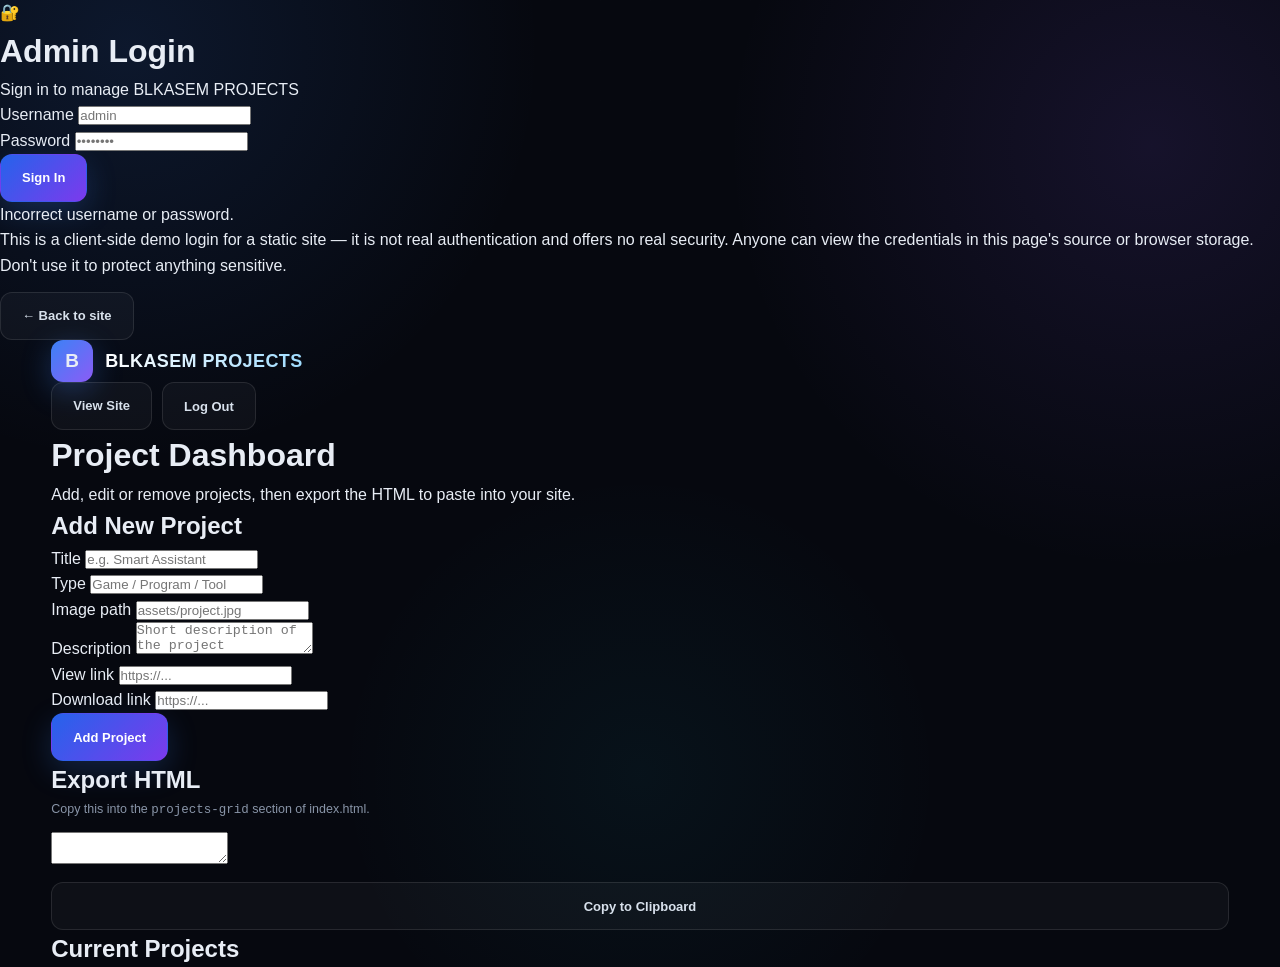
==== admin.html @ 305ea17e "web" ====
<!DOCTYPE html>
<html lang="en">

<head>

    <meta charset="UTF-8">

    <meta
        name="viewport"
        content="width=device-width, initial-scale=1.0"
    >

    <meta
        name="description"
        content="BLKASEM PROJECTS - Admin panel."
    >

    <title>Admin · BLKASEM PROJECTS</title>

    <link
        rel="stylesheet"
        href="style.css"
    >

</head>

<body>

    <!-- =========================
         LOGIN
         ========================= -->

    <div
        class="admin-shell"
        id="loginScreen"
    >

        <form
            class="login-card"
            id="loginForm"
            autocomplete="off"
        >

            <div class="login-icon">
                🔐
            </div>

            <h1>
                Admin Login
            </h1>

            <p class="login-sub">
                Sign in to manage BLKASEM PROJECTS
            </p>


            <div class="field">

                <label for="username">
                    Username
                </label>

                <input
                    type="text"
                    id="username"
                    placeholder="admin"
                    autocomplete="username"
                >

            </div>


            <div class="field">

                <label for="password">
                    Password
                </label>

                <input
                    type="password"
                    id="password"
                    placeholder="••••••••"
                    autocomplete="current-password"
                >

            </div>


            <button
                type="submit"
                class="btn btn-primary"
            >
                Sign In
            </button>


            <div
                class="login-error"
                id="loginError"
            >
                Incorrect username or password.
            </div>


            <div class="login-note">

                This is a client-side demo login for a
                static site — it is not real authentication
                and offers no real security. Anyone can view
                the credentials in this page's source or
                browser storage. Don't use it to protect
                anything sensitive.

            </div>


            <a
                href="index.html"
                class="btn btn-secondary"
                style="margin-top:14px;"
            >
                ← Back to site
            </a>

        </form>

    </div>


    <!-- =========================
         DASHBOARD
         ========================= -->

    <div
        class="admin-dashboard"
        id="dashboard"
    >

        <header class="admin-topbar">

            <div class="container admin-topbar-inner">

                <a
                    href="index.html"
                    class="logo"
                >

                    <div class="logo-icon">
                        B
                    </div>

                    <span>
                        BLKASEM PROJECTS
                    </span>

                </a>


                <div style="display:flex; gap:10px;">

                    <a
                        href="index.html"
                        class="btn btn-secondary"
                    >
                        View Site
                    </a>

                    <button
                        class="btn btn-secondary"
                        id="logoutBtn"
                    >
                        Log Out
                    </button>

                </div>

            </div>

        </header>


        <main class="admin-main">

            <div class="container">

                <div class="admin-header">

                    <div>

                        <h1>
                            Project Dashboard
                        </h1>

                        <p>
                            Add, edit or remove projects,
                            then export the HTML to paste
                            into your site.
                        </p>

                    </div>

                </div>


                <div class="admin-grid">


                    <!-- FORM -->

                    <div class="admin-panel">

                        <h2 id="formTitle">
                            Add New Project
                        </h2>


                        <form id="projectForm">

                            <div class="field">

                                <label for="pTitle">
                                    Title
                                </label>

                                <input
                                    type="text"
                                    id="pTitle"
                                    placeholder="e.g. Smart Assistant"
                                    required
                                >

                            </div>


                            <div class="form-row">

                                <div class="field">

                                    <label for="pType">
                                        Type
                                    </label>

                                    <input
                                        type="text"
                                        id="pType"
                                        placeholder="Game / Program / Tool"
                                        required
                                    >

                                </div>


                                <div class="field">

                                    <label for="pImage">
                                        Image path
                                    </label>

                                    <input
                                        type="text"
                                        id="pImage"
                                        placeholder="assets/project.jpg"
                                    >

                                </div>

                            </div>


                            <div class="field">

                                <label for="pDesc">
                                    Description
                                </label>

                                <textarea
                                    id="pDesc"
                                    placeholder="Short description of the project"
                                    required
                                ></textarea>

                            </div>


                            <div class="form-row">

                                <div class="field">

                                    <label for="pLinkView">
                                        View link
                                    </label>

                                    <input
                                        type="text"
                                        id="pLinkView"
                                        placeholder="https://..."
                                    >

                                </div>


                                <div class="field">

                                    <label for="pLinkDownload">
                                        Download link
                                    </label>

                                    <input
                                        type="text"
                                        id="pLinkDownload"
                                        placeholder="https://..."
                                    >

                                </div>

                            </div>


                            <div class="form-actions">

                                <button
                                    type="submit"
                                    class="btn btn-primary"
                                    id="submitBtn"
                                >
                                    Add Project
                                </button>

                                <button
                                    type="button"
                                    class="btn btn-secondary"
                                    id="cancelEditBtn"
                                    style="display:none;"
                                >
                                    Cancel
                                </button>

                            </div>

                        </form>


                        <div class="export-box">

                            <h2>
                                Export HTML
                            </h2>

                            <p
                                style="color:var(--muted); font-size:12.5px; margin-bottom:12px;"
                            >
                                Copy this into the
                                <code>projects-grid</code>
                                section of index.html.
                            </p>

                            <textarea
                                id="exportOutput"
                                readonly
                            ></textarea>

                            <button
                                type="button"
                                class="btn btn-secondary"
                                id="copyExportBtn"
                                style="width:100%; margin-top:10px;"
                            >
                                Copy to Clipboard
                            </button>

                        </div>

                    </div>


                    <!-- LIST -->

                    <div class="admin-panel">

                        <h2>
                            Current Projects
                        </h2>

                        <div
                            class="admin-list"
                            id="projectList"
                        ></div>

                    </div>


                </div>

            </div>

        </main>

    </div>


    <div
        class="toast"
        id="toast"
    ></div>


    <script>

        // =========================================================
        // DEMO CREDENTIALS — client-side only, not real security.
        // Change these, but never treat this as a real auth system.
        // =========================================================
        const ADMIN_USERNAME = "admin";
        const ADMIN_PASSWORD = "blkasem2026";

        const loginScreen = document.getElementById("loginScreen");
        const dashboard = document.getElementById("dashboard");
        const loginForm = document.getElementById("loginForm");
        const loginError = document.getElementById("loginError");
        const logoutBtn = document.getElementById("logoutBtn");

        function showToast(msg) {
            const toast = document.getElementById("toast");
            toast.textContent = msg;
            toast.classList.add("show");
            setTimeout(() => toast.classList.remove("show"), 2200);
        }

        function checkSession() {
            if (sessionStorage.getItem("blkasem_admin") === "true") {
                loginScreen.style.display = "none";
                dashboard.classList.add("show");
                renderProjects();
            } else {
                loginScreen.style.display = "flex";
                dashboard.classList.remove("show");
            }
        }

        loginForm.addEventListener("submit", function (e) {
            e.preventDefault();

            const user = document.getElementById("username").value.trim();
            const pass = document.getElementById("password").value;

            if (user === ADMIN_USERNAME && pass === ADMIN_PASSWORD) {
                sessionStorage.setItem("blkasem_admin", "true");
                loginError.classList.remove("show");
                checkSession();
            } else {
                loginError.classList.add("show");
            }
        });

        logoutBtn.addEventListener("click", function () {
            sessionStorage.removeItem("blkasem_admin");
            checkSession();
        });

        // =========================================================
        // PROJECT DATA (stored in this browser via localStorage)
        // =========================================================
        const STORAGE_KEY = "blkasem_projects";

        const defaultProjects = [
            {
                id: 1,
                title: "Smart Assistant",
                type: "Program",
                image: "assets/project1.jpg",
                description: "A personal assistant project created with Python.",
                linkView: "#",
                linkDownload: "#"
            },
            {
                id: 2,
                title: "My First Game",
                type: "Game",
                image: "assets/project2.jpg",
                description: "A small game project made as part of my programming journey.",
                linkView: "#",
                linkDownload: "#"
            },
            {
                id: 3,
                title: "Useful Tools",
                type: "Tool",
                image: "assets/project3.jpg",
                description: "A collection of small tools and utilities created for learning.",
                linkView: "#",
                linkDownload: "#"
            }
        ];

        function loadProjects() {
            const raw = localStorage.getItem(STORAGE_KEY);
            if (!raw) {
                localStorage.setItem(STORAGE_KEY, JSON.stringify(defaultProjects));
                return defaultProjects.slice();
            }
            try {
                return JSON.parse(raw);
            } catch (err) {
                return defaultProjects.slice();
            }
        }

        function saveProjects(projects) {
            localStorage.setItem(STORAGE_KEY, JSON.stringify(projects));
        }

        let projects = loadProjects();
        let editingId = null;

        function renderProjects() {
            const list = document.getElementById("projectList");
            list.innerHTML = "";

            if (projects.length === 0) {
                list.innerHTML = '<div class="empty-state">No projects yet. Add your first one on the left.</div>';
            } else {
                projects.forEach(function (p) {
                    const row = document.createElement("div");
                    row.className = "admin-project-row";
                    row.innerHTML =
                        '<div class="info">' +
                            '<div class="name"></div>' +
                            '<div class="type"></div>' +
                        '</div>' +
                        '<div class="row-actions">' +
                            '<button class="icon-btn edit-btn" title="Edit">✏️</button>' +
                            '<button class="icon-btn danger delete-btn" title="Delete">🗑️</button>' +
                        '</div>';

                    row.querySelector(".name").textContent = p.title;
                    row.querySelector(".type").textContent = p.type;

                    row.querySelector(".edit-btn").addEventListener("click", function () {
                        startEdit(p.id);
                    });

                    row.querySelector(".delete-btn").addEventListener("click", function () {
                        deleteProject(p.id);
                    });

                    list.appendChild(row);
                });
            }

            updateExport();
        }

        function startEdit(id) {
            const p = projects.find(function (item) { return item.id === id; });
            if (!p) return;

            editingId = id;

            document.getElementById("pTitle").value = p.title;
            document.getElementById("pType").value = p.type;
            document.getElementById("pImage").value = p.image;
            document.getElementById("pDesc").value = p.description;
            document.getElementById("pLinkView").value = p.linkView;
            document.getElementById("pLinkDownload").value = p.linkDownload;

            document.getElementById("formTitle").textContent = "Edit Project";
            document.getElementById("submitBtn").textContent = "Save Changes";
            document.getElementById("cancelEditBtn").style.display = "inline-flex";

            window.scrollTo({ top: 0, behavior: "smooth" });
        }

        function resetForm() {
            editingId = null;
            document.getElementById("projectForm").reset();
            document.getElementById("formTitle").textContent = "Add New Project";
            document.getElementById("submitBtn").textContent = "Add Project";
            document.getElementById("cancelEditBtn").style.display = "none";
        }

        document.getElementById("cancelEditBtn").addEventListener("click", resetForm);

        function deleteProject(id) {
            projects = projects.filter(function (p) { return p.id !== id; });
            saveProjects(projects);
            renderProjects();
            showToast("Project deleted");
            if (editingId === id) resetForm();
        }

        document.getElementById("projectForm").addEventListener("submit", function (e) {
            e.preventDefault();

            const data = {
                title: document.getElementById("pTitle").value.trim(),
                type: document.getElementById("pType").value.trim(),
                image: document.getElementById("pImage").value.trim() || "assets/placeholder.jpg",
                description: document.getElementById("pDesc").value.trim(),
                linkView: document.getElementById("pLinkView").value.trim() || "#",
                linkDownload: document.getElementById("pLinkDownload").value.trim() || "#"
            };

            if (editingId !== null) {
                projects = projects.map(function (p) {
                    return p.id === editingId ? Object.assign({}, p, data) : p;
                });
                showToast("Project updated");
            } else {
                const newId = projects.length ? Math.max.apply(null, projects.map(function (p) { return p.id; })) + 1 : 1;
                projects.push(Object.assign({ id: newId }, data));
                showToast("Project added");
            }

            saveProjects(projects);
            renderProjects();
            resetForm();
        });

        function escapeHtml(str) {
            return String(str)
                .replace(/&/g, "&amp;")
                .replace(/</g, "&lt;")
                .replace(/>/g, "&gt;")
                .replace(/"/g, "&quot;");
        }

        function updateExport() {
            const blocks = projects.map(function (p) {
                return (
'                    <article class="project-card">\n' +
'                        <div class="project-image">\n' +
'                            <img src="' + escapeHtml(p.image) + '" alt="' + escapeHtml(p.title) + '">\n' +
'                        </div>\n' +
'                        <div class="project-content">\n' +
'                            <span class="project-type">' + escapeHtml(p.type) + '</span>\n' +
'                            <h3 class="project-title">' + escapeHtml(p.title) + '</h3>\n' +
'                            <p class="project-description">' + escapeHtml(p.description) + '</p>\n' +
'                            <div class="project-actions">\n' +
'                                <a href="' + escapeHtml(p.linkView) + '" class="btn btn-primary">View Project</a>\n' +
'                                <a href="' + escapeHtml(p.linkDownload) + '" class="btn btn-secondary">Download</a>\n' +
'                            </div>\n' +
'                        </div>\n' +
'                    </article>'
                );
            });

            document.getElementById("exportOutput").value = blocks.join("\n\n\n");
        }

        document.getElementById("copyExportBtn").addEventListener("click", function () {
            const box = document.getElementById("exportOutput");
            box.select();
            box.setSelectionRange(0, 99999);
            navigator.clipboard.writeText(box.value).then(function () {
                showToast("Copied to clipboard");
            }).catch(function () {
                document.execCommand("copy");
                showToast("Copied to clipboard");
            });
        });

        checkSession();

    </script>

</body>

</html>
---- style.css ----
/* =========================================================
   BLKASEM PROJECTS
   Modern Portfolio Styles
   ========================================================= */

* {
    margin: 0;
    padding: 0;
    box-sizing: border-box;
}

html {
    scroll-behavior: smooth;
}

:root {
    --bg: #06080f;
    --bg-soft: #0b0f19;
    --card: rgba(255, 255, 255, 0.045);
    --card-hover: rgba(255, 255, 255, 0.07);

    --white: #ffffff;
    --text: #e8edf5;
    --muted: #8995a8;
    --muted-light: #aab5c5;

    --blue: #3b82f6;
    --cyan: #22d3ee;
    --purple: #8b5cf6;

    --border: rgba(255, 255, 255, 0.09);

    --radius: 20px;
    --container: 1180px;
}

body {
    font-family:
        Inter,
        Arial,
        Helvetica,
        sans-serif;

    background:
        radial-gradient(
            circle at 10% 5%,
            rgba(59, 130, 246, 0.13),
            transparent 28%
        ),
        radial-gradient(
            circle at 90% 15%,
            rgba(139, 92, 246, 0.12),
            transparent 30%
        ),
        radial-gradient(
            circle at 50% 80%,
            rgba(34, 211, 238, 0.05),
            transparent 30%
        ),
        var(--bg);

    color: var(--text);

    line-height: 1.6;

    min-height: 100vh;

    overflow-x: hidden;
}

body::before {
    content: "";

    position: fixed;

    inset: 0;

    pointer-events: none;

    opacity: 0.25;

    background-image:
        linear-gradient(
            rgba(255,255,255,0.018) 1px,
            transparent 1px
        ),
        linear-gradient(
            90deg,
            rgba(255,255,255,0.018) 1px,
            transparent 1px
        );

    background-size: 50px 50px;

    mask-image: linear-gradient(
        to bottom,
        black,
        transparent 80%
    );

    z-index: -1;
}

a {
    color: inherit;
    text-decoration: none;
}

img {
    max-width: 100%;
}

button,
a {
    -webkit-tap-highlight-color: transparent;
}

/* =========================================================
   CONTAINER
   ========================================================= */

.container {
    width: min(var(--container), 92%);
    margin: 0 auto;
}

/* =========================================================
   NAVBAR
   ========================================================= */

.navbar {
    position: sticky;
    top: 0;

    z-index: 1000;

    background: rgba(6, 8, 15, 0.72);

    backdrop-filter: blur(20px);
    -webkit-backdrop-filter: blur(20px);

    border-bottom: 1px solid rgba(255,255,255,0.07);
}

.navbar-container {
    min-height: 76px;

    display: flex;

    align-items: center;
    justify-content: space-between;

    gap: 30px;
}

.logo {
    display: flex;

    align-items: center;

    gap: 12px;

    font-size: 18px;

    font-weight: 800;

    letter-spacing: 0.4px;
}

.logo-icon {
    width: 42px;
    height: 42px;

    display: grid;
    place-items: center;

    border-radius: 12px;

    font-size: 19px;

    background:
        linear-gradient(
            135deg,
            var(--blue),
            var(--purple)
        );

    box-shadow:
        0 8px 30px rgba(59,130,246,0.3);

    transition:
        transform 0.25s ease,
        box-shadow 0.25s ease;
}

.logo:hover .logo-icon {
    transform: rotate(-5deg) scale(1.05);

    box-shadow:
        0 12px 35px rgba(59,130,246,0.45);
}

.logo span {
    background:
        linear-gradient(
            90deg,
            #ffffff,
            #9fdcff
        );

    -webkit-background-clip: text;
    background-clip: text;

    color: transparent;
}

.nav-links {
    display: flex;

    align-items: center;

    gap: 8px;

    list-style: none;
}

.nav-links a {
    display: inline-flex;

    align-items: center;
    justify-content: center;

    min-height: 40px;

    padding: 0 13px;

    border-radius: 9px;

    color: var(--muted-light);

    font-size: 13px;

    font-weight: 600;

    transition:
        color 0.2s ease,
        background 0.2s ease,
        transform 0.2s ease;
}

.nav-links a:hover {
    color: var(--white);

    background: rgba(255,255,255,0.055);

    transform: translateY(-1px);
}

/* Admin button */

.nav-links .btn-secondary {
    margin-left: 8px;

    color: #dbeafe;

    border-color: rgba(59,130,246,0.25);

    background:
        rgba(59,130,246,0.08);
}

/* =========================================================
   HERO
   ========================================================= */

.hero {
    position: relative;

    min-height: 680px;

    display: flex;

    align-items: center;

    padding: 110px 0 90px;

    overflow: hidden;
}

.hero::before {
    content: "";

    position: absolute;

    width: 550px;
    height: 550px;

    left: -250px;
    top: -220px;

    border-radius: 50%;

    background:
        rgba(59,130,246,0.12);

    filter: blur(110px);

    pointer-events: none;
}

.hero::after {
    content: "";

    position: absolute;

    width: 500px;
    height: 500px;

    right: -220px;
    bottom: -220px;

    border-radius: 50%;

    background:
        rgba(139,92,246,0.12);

    filter: blur(110px);

    pointer-events: none;
}

.hero-content {
    position: relative;

    z-index: 2;

    max-width: 900px;

    margin: auto;

    text-align: center;
}

/* Badge */

.hero-badge {
    display: inline-flex;

    align-items: center;

    gap: 8px;

    padding: 8px 15px;

    margin-bottom: 25px;

    border-radius: 999px;

    background:
        rgba(59,130,246,0.08);

    border: 1px solid
        rgba(59,130,246,0.2);

    color: #8ecbff;

    font-size: 12px;

    font-weight: 700;

    box-shadow:
        0 0 25px rgba(59,130,246,0.08);
}

/* Heading */

.hero h1 {
    font-size:
        clamp(46px, 7vw, 82px);

    line-height: 1;

    letter-spacing: -3px;

    font-weight: 850;

    margin-bottom: 27px;
}

.hero h1 span {
    display: block;

    margin-top: 8px;

    background:
        linear-gradient(
            90deg,
            #3b82f6,
            #22d3ee,
            #8b5cf6
        );

    background-size: 200% auto;

    -webkit-background-clip: text;
    background-clip: text;

    color: transparent;

    animation:
        gradientMove 5s linear infinite;
}

@keyframes gradientMove {
    to {
        background-position: 200% center;
    }
}

.hero p {
    max-width: 680px;

    margin:
        0 auto 36px;

    color: var(--muted);

    font-size: 17px;

    line-height: 1.8;
}

/* =========================================================
   BUTTONS
   ========================================================= */

.hero-buttons {
    display: flex;

    justify-content: center;
    align-items: center;

    gap: 12px;

    flex-wrap: wrap;
}

.btn {
    display: inline-flex;

    align-items: center;
    justify-content: center;

    gap: 8px;

    min-height: 48px;

    padding: 0 21px;

    border-radius: 12px;

    border: 1px solid transparent;

    font-size: 13px;

    font-weight: 700;

    cursor: pointer;

    transition:
        transform 0.2s ease,
        box-shadow 0.2s ease,
        background 0.2s ease,
        border-color 0.2s ease;
}

.btn:hover {
    transform: translateY(-3px);
}

.btn-primary {
    color: white;

    background:
        linear-gradient(
            135deg,
            #2563eb,
            #7c3aed
        );

    box-shadow:
        0 10px 30px
        rgba(59,130,246,0.22);
}

.btn-primary:hover {
    box-shadow:
        0 16px 40px
        rgba(59,130,246,0.35);
}

.btn-secondary {
    color: #d8e1ec;

    background:
        rgba(255,255,255,0.035);

    border-color:
        rgba(255,255,255,0.1);
}

.btn-secondary:hover {
    background:
        rgba(255,255,255,0.075);

    border-color:
        rgba(255,255,255,0.17);
}

/* =========================================================
   STATS
   ========================================================= */

.stats {
    position: relative;

    padding:
        10px 0 80px;
}

.stats-grid {
    display: grid;

    grid-template-columns:
        repeat(3, 1fr);

    gap: 16px;
}

.stat-card {
    position: relative;

    padding: 27px;

    text-align: center;

    border:
        1px solid var(--border);

    border-radius: 18px;

    background:
        rgba(255,255,255,0.035);

    backdrop-filter: blur(12px);

    transition:
        transform 0.25s ease,
        background 0.25s ease,
        border-color 0.25s ease;
}

.stat-card:hover {
    transform: translateY(-4px);

    background:
        rgba(255,255,255,0.055);

    border-color:
        rgba(59,130,246,0.25);
}

.stat-number {
    font-size: 32px;

    font-weight: 850;

    background:
        linear-gradient(
            90deg,
            #ffffff,
            #63c7ff
        );

    -webkit-background-clip: text;
    background-clip: text;

    color: transparent;
}

.stat-label {
    margin-top: 4px;

    color: #7f8da0;

    font-size: 12px;

    text-transform: uppercase;

    letter-spacing: 0.8px;
}

/* =========================================================
   SECTIONS
   ========================================================= */

.section {
    padding: 100px 0;
}

.section-header {
    display: flex;

    justify-content: space-between;
    align-items: flex-end;

    gap: 30px;

    margin-bottom: 38px;
}

.section-title {
    font-size: 36px;

    line-height: 1.1;

    letter-spacing: -1px;
}

.section-description {
    max-width: 570px;

    margin-top: 10px;

    color: var(--muted);

    font-size: 14px;
}

/* =========================================================
   PROJECTS
   ========================================================= */

.projects-grid {
    display: grid;

    grid-template-columns:
        repeat(3, minmax(0, 1fr));

    gap: 22px;
}

.project-card {
    position: relative;

    overflow: hidden;

    display: flex;

    flex-direction: column;

    min-width: 0;

    border:
        1px solid var(--border);

    border-radius: var(--radius);

    background:
        linear-gradient(
            180deg,
            rgba(255,255,255,0.055),
            rgba(255,255,255,0.018)
        );

    box-shadow:
        0 15px 50px rgba(0,0,0,0.18);

    transition:
        transform 0.3s ease,
        border-color 0.3s ease,
        box-shadow 0.3s ease;
}

.project-card:hover {
    transform:
        translateY(-9px);

    border-color:
        rgba(59,130,246,0.32);

    box-shadow:
        0 25px 65px rgba(0,0,0,0.35);
}

/* =========================================================
   PROJECT IMAGE
   ========================================================= */

.project-image {
    position: relative;

    width: 100%;

    height: 215px;

    overflow: hidden;

    background:
        #0b1220;
}

.project-image img {
    width: 100%;
    height: 100%;

    object-fit: cover;

    display: block;

    transition:
        transform 0.5s ease,
        filter 0.5s ease;
}

.project-card:hover
.project-image img {
    transform: scale(1.08);

    filter: brightness(1.08);
}

.project-image::after {
    content: "";

    position: absolute;

    inset: 0;

    background:
        linear-gradient(
            to top,
            rgba(6,8,15,0.7),
            transparent 60%
        );

    pointer-events: none;
}

/* =========================================================
   PROJECT CONTENT
   ========================================================= */

.project-content {
    display: flex;

    flex-direction: column;

    flex: 1;

    padding: 23px;
}

.project-type {
    display: inline-flex;

    width: fit-content;

    padding: 5px 10px;

    margin-bottom: 12px;

    border-radius: 999px;

    background:
        rgba(59,130,246,0.09);

    border:
        1px solid rgba(59,130,246,0.18);

    color:
        #67c5ff;

    font-size: 10px;

    font-weight: 800;

    letter-spacing: 0.9px;

    text-transform: uppercase;
}

.project-title {
    font-size: 21px;

    line-height: 1.2;

    margin-bottom: 9px;
}

.project-description {
    color: #8996a8;

    font-size: 13px;

    line-height: 1.7;

    margin-bottom: 23px;

    flex: 1;
}

.project-actions {
    display: flex;

    gap: 9px;

    flex-wrap: wrap;
}

.project-actions .btn {
    min-height: 41px;

    padding: 0 14px;

    font-size: 12px;
}

/* =========================================================
   ABOUT
   ========================================================= */

.about {
    display: grid;

    grid-template-columns:
        1fr 1fr;

    gap: 70px;

    align-items: center;
}

.about-text h2 {
    font-size: 40px;

    line-height: 1.1;

    letter-spacing: -1.2px;

    margin-bottom: 20px;
}

.about-text p {
    color: var(--muted);

    font-size: 15px;

    line-height: 1.8;

    margin-bottom: 14px;
}

.about-box {
    position: relative;

    padding: 34px;

    overflow: hidden;

    border:
        1px solid var(--border);

    border-radius: 22px;

    background:
        linear-gradient(
            145deg,
            rgba(59,130,246,0.09),
            rgba(139,92,246,0.07)
        );

    box-shadow:
        0 20px 60px rgba(0,0,0,0.2);
}

.about-box::before {
    content: "";

    position: absolute;

    width: 180px;
    height: 180px;

    right: -80px;
    top: -80px;

    border-radius: 50%;

    background:
        rgba(59,130,246,0.12);

    filter: blur(45px);
}

.about-list {
    position: relative;

    list-style: none;

    display: grid;

    gap: 17px;
}

.about-list li {
    display: flex;

    align-items: center;

    gap: 12px;

    color: #c7d2df;

    font-size: 14px;
}

.about-list li::before {
    content: "✓";

    width: 28px;
    height: 28px;

    display: grid;

    place-items: center;

    flex-shrink: 0;

    border-radius: 50%;

    background:
        rgba(59,130,246,0.12);

    border:
        1px solid rgba(59,130,246,0.15);

    color:
        #62c4ff;

    font-weight: 800;
}

/* =========================================================
   EMPTY PROJECTS
   ========================================================= */

.empty-projects {
    padding: 70px 20px;

    text-align: center;

    border:
        1px dashed rgba(255,255,255,0.13);

    border-radius: 20px;

    color: #7f8da0;
}

/* =========================================================
   FOOTER
   ========================================================= */

.footer {
    margin-top: 30px;

    padding: 50px 0 25px;

    border-top:
        1px solid rgba(255,255,255,0.07);

    background:
        rgba(0,0,0,0.15);
}

.footer-content {
    display: flex;

    justify-content: space-between;

    align-items: center;

    gap: 30px;
}

.footer-brand {
    font-size: 18px;

    font-weight: 800;

    background:
        linear-gradient(
            90deg,
            #fff,
            #7dd3fc
        );

    -webkit-background-clip: text;
    background-clip: text;

    color: transparent;
}

.footer-text {
    margin-top: 4px;

    color: #687588;

    font-size: 12px;
}

.footer-links {
    display: flex;

    align-items: center;

    gap: 22px;

    color: #7f8da0;

    font-size: 12px;
}

.footer-links a {
    transition:
        color 0.2s ease;
}

.footer-links a:hover {
    color: #ffffff;
}

/* =========================================================
   SCROLLBAR
   ========================================================= */

::-webkit-scrollbar {
    width: 8px;
}

::-webkit-scrollbar-track {
    background: #05070c;
}

::-webkit-scrollbar-thumb {
    background:
        #1b2b42;

    border-radius: 20px;
}

::-webkit-scrollbar-thumb:hover {
    background:
        #2c4b70;
}

/* =========================================================
   SELECTION
   ========================================================= */

::selection {
    background:
        rgba(59,130,246,0.35);

    color: #ffffff;
}

/* =========================================================
   RESPONSIVE
   ========================================================= */

@media (max-width: 950px) {

    .projects-grid {
        grid-template-columns:
            repeat(2, minmax(0,1fr));
    }

    .about {
        grid-template-columns: 1fr;

        gap: 40px;
    }

    .hero {
        min-height: 620px;
    }
}

@media (max-width: 700px) {

    .navbar-container {
        min-height: 68px;
    }

    .nav-links {
        display: none;
    }

    .hero {
        min-height: auto;

        padding:
            80px 0 70px;
    }

    .hero h1 {
        font-size: 45px;

        letter-spacing: -2px;
    }

    .hero p {
        font-size: 15px;

        line-height: 1.7;
    }

    .stats-grid {
        grid-template-columns: 1fr;
    }

    .section {
        padding: 70px 0;
    }

    .section-header {
        display: block;
    }

    .section-title {
        font-size: 30px;
    }

    .projects-grid {
        grid-template-columns: 1fr;
    }

    .project-image {
        height: 220px;
    }

    .about-text h2 {
        font-size: 32px;
    }

    .footer-content {
        flex-direction: column;

        text-align: center;
    }

    .footer-links {
        justify-content: center;

        flex-wrap: wrap;
    }
}

@media (max-width: 430px) {

    .container {
        width: 90%;
    }

    .hero h1 {
        font-size: 39px;
    }

    .hero-buttons {
        flex-direction: column;
    }

    .hero-buttons .btn {
        width: 100%;
    }

    .project-actions {
        flex-direction: column;
    }

    .project-actions .btn {
        width: 100%;
    }

    .about-box {
        padding: 25px;
    }
}
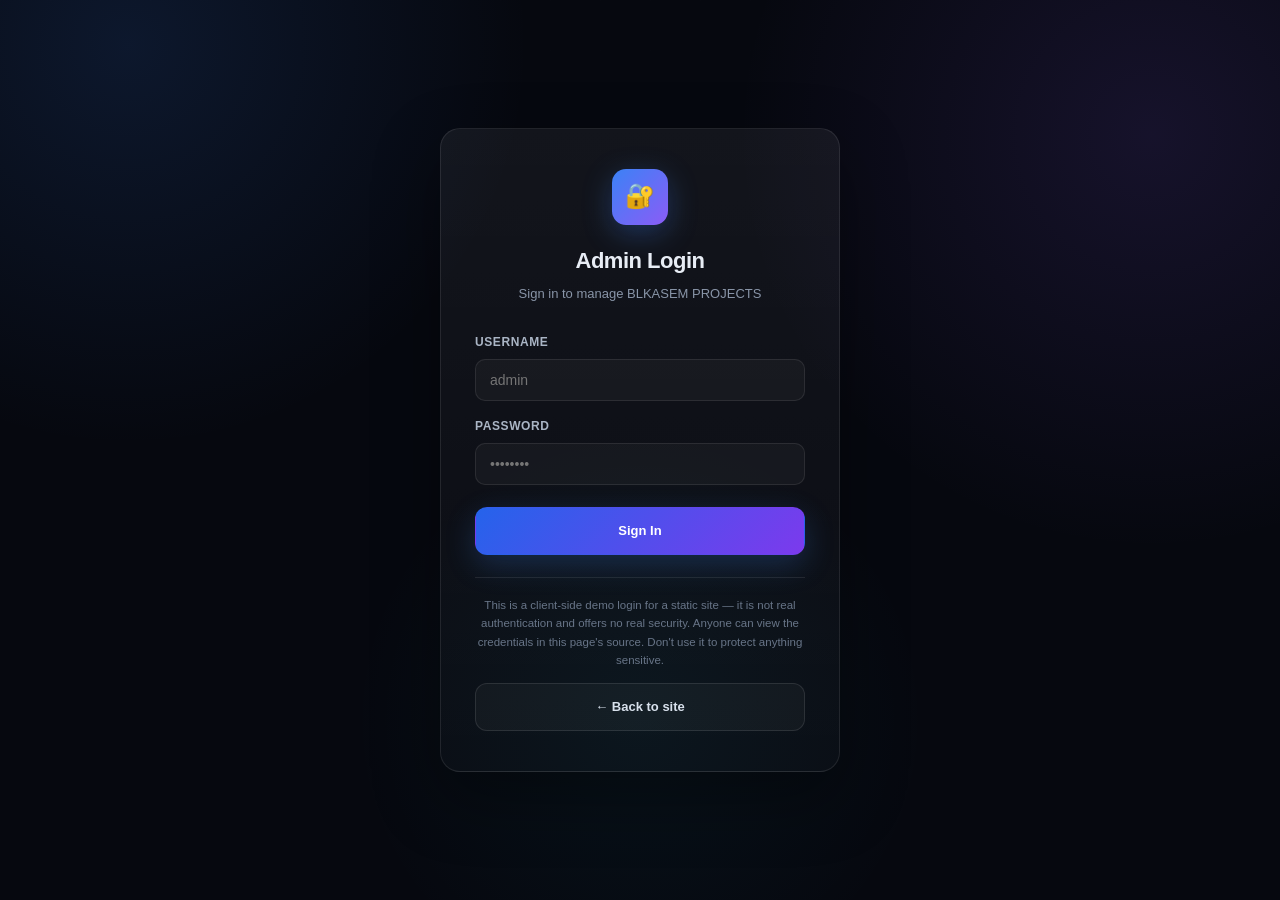
==== commit d82dd7e6: "web" ====
--- a/admin.html
+++ b/admin.html
@@ -27,7 +27,7 @@
 <body>
 
     <!-- =========================
-         LOGIN
+         LAYER 1 — LOGIN
          ========================= -->
 
     <div
@@ -107,9 +107,8 @@
                 This is a client-side demo login for a
                 static site — it is not real authentication
                 and offers no real security. Anyone can view
-                the credentials in this page's source or
-                browser storage. Don't use it to protect
-                anything sensitive.
+                the credentials in this page's source. Don't
+                use it to protect anything sensitive.
 
             </div>
 
@@ -128,7 +127,7 @@
 
 
     <!-- =========================
-         DASHBOARD
+         LAYER 2 — DASHBOARD
          ========================= -->
 
     <div
@@ -192,9 +191,8 @@
                         </h1>
 
                         <p>
-                            Add, edit or remove projects,
-                            then export the HTML to paste
-                            into your site.
+                            Manage your projects, or add a
+                            new one step by step.
                         </p>
 
                     </div>
@@ -202,145 +200,55 @@
                 </div>
 
 
-                <div class="admin-grid">
-
-
-                    <!-- FORM -->
-
-                    <div class="admin-panel">
-
-                        <h2 id="formTitle">
-                            Add New Project
-                        </h2>
-
-
-                        <form id="projectForm">
-
-                            <div class="field">
-
-                                <label for="pTitle">
-                                    Title
-                                </label>
-
-                                <input
-                                    type="text"
-                                    id="pTitle"
-                                    placeholder="e.g. Smart Assistant"
-                                    required
-                                >
-
-                            </div>
-
-
-                            <div class="form-row">
-
-                                <div class="field">
-
-                                    <label for="pType">
-                                        Type
-                                    </label>
-
-                                    <input
-                                        type="text"
-                                        id="pType"
-                                        placeholder="Game / Program / Tool"
-                                        required
-                                    >
-
-                                </div>
-
-
-                                <div class="field">
-
-                                    <label for="pImage">
-                                        Image path
-                                    </label>
-
-                                    <input
-                                        type="text"
-                                        id="pImage"
-                                        placeholder="assets/project.jpg"
-                                    >
-
-                                </div>
-
-                            </div>
-
-
-                            <div class="field">
-
-                                <label for="pDesc">
-                                    Description
-                                </label>
-
-                                <textarea
-                                    id="pDesc"
-                                    placeholder="Short description of the project"
-                                    required
-                                ></textarea>
-
-                            </div>
-
-
-                            <div class="form-row">
-
-                                <div class="field">
-
-                                    <label for="pLinkView">
-                                        View link
-                                    </label>
-
-                                    <input
-                                        type="text"
-                                        id="pLinkView"
-                                        placeholder="https://..."
-                                    >
-
-                                </div>
-
-
-                                <div class="field">
-
-                                    <label for="pLinkDownload">
-                                        Download link
-                                    </label>
-
-                                    <input
-                                        type="text"
-                                        id="pLinkDownload"
-                                        placeholder="https://..."
-                                    >
-
-                                </div>
-
-                            </div>
-
-
-                            <div class="form-actions">
-
-                                <button
-                                    type="submit"
-                                    class="btn btn-primary"
-                                    id="submitBtn"
-                                >
-                                    Add Project
-                                </button>
-
-                                <button
-                                    type="button"
-                                    class="btn btn-secondary"
-                                    id="cancelEditBtn"
-                                    style="display:none;"
-                                >
-                                    Cancel
-                                </button>
-
-                            </div>
-
-                        </form>
-
-
-                        <div class="export-box">
+                <!-- TAB SWITCH (layers) -->
+
+                <div class="admin-tabs">
+
+                    <button
+                        type="button"
+                        class="tab-btn active"
+                        data-tab="list"
+                    >
+                        📁 المشاريع الحالية
+                    </button>
+
+                    <button
+                        type="button"
+                        class="tab-btn"
+                        data-tab="add"
+                    >
+                        ➕ إضافة مشروع
+                    </button>
+
+                </div>
+
+
+                <!-- ===================
+                     TAB: PROJECT LIST
+                     =================== -->
+
+                <div
+                    class="tab-panel active"
+                    id="tab-list"
+                >
+
+                    <div class="admin-grid">
+
+                        <div class="admin-panel">
+
+                            <h2>
+                                Current Projects
+                            </h2>
+
+                            <div
+                                class="admin-list"
+                                id="projectList"
+                            ></div>
+
+                        </div>
+
+
+                        <div class="admin-panel">
 
                             <h2>
                                 Export HTML
@@ -351,7 +259,10 @@
                             >
                                 Copy this into the
                                 <code>projects-grid</code>
-                                section of index.html.
+                                section of index.html. Uploaded
+                                images are embedded directly in
+                                the code, so no extra files
+                                need to be uploaded separately.
                             </p>
 
                             <textarea
@@ -372,24 +283,325 @@
 
                     </div>
 
-
-                    <!-- LIST -->
-
-                    <div class="admin-panel">
-
-                        <h2>
-                            Current Projects
-                        </h2>
-
-                        <div
-                            class="admin-list"
-                            id="projectList"
-                        ></div>
+                </div>
+
+
+                <!-- ===================
+                     TAB: ADD PROJECT (WIZARD)
+                     =================== -->
+
+                <div
+                    class="tab-panel"
+                    id="tab-add"
+                >
+
+                    <div class="admin-panel wizard-panel">
+
+                        <!-- Step indicator -->
+
+                        <div class="wizard-steps">
+
+                            <div
+                                class="wizard-step active"
+                                data-step-indicator="1"
+                            >
+                                <div class="step-num">
+                                    1
+                                </div>
+                                <div class="step-label">
+                                    المعلومات
+                                </div>
+                            </div>
+
+                            <div class="wizard-line"></div>
+
+                            <div
+                                class="wizard-step"
+                                data-step-indicator="2"
+                            >
+                                <div class="step-num">
+                                    2
+                                </div>
+                                <div class="step-label">
+                                    الصورة والروابط
+                                </div>
+                            </div>
+
+                            <div class="wizard-line"></div>
+
+                            <div
+                                class="wizard-step"
+                                data-step-indicator="3"
+                            >
+                                <div class="step-num">
+                                    3
+                                </div>
+                                <div class="step-label">
+                                    المراجعة
+                                </div>
+                            </div>
+
+                        </div>
+
+
+                        <form id="projectForm">
+
+
+                            <!-- STEP 1: BASIC INFO -->
+
+                            <div
+                                class="wizard-content"
+                                data-content="1"
+                            >
+
+                                <h3>
+                                    المعلومات الأساسية
+                                </h3>
+
+                                <p class="step-hint">
+                                    عنوان المشروع، نوعه، ووصف مختصر.
+                                </p>
+
+
+                                <div class="field">
+
+                                    <label for="pTitle">
+                                        Title
+                                    </label>
+
+                                    <input
+                                        type="text"
+                                        id="pTitle"
+                                        placeholder="e.g. Smart Assistant"
+                                    >
+
+                                </div>
+
+
+                                <div class="field">
+
+                                    <label for="pType">
+                                        Type
+                                    </label>
+
+                                    <input
+                                        type="text"
+                                        id="pType"
+                                        placeholder="Game / Program / Tool"
+                                    >
+
+                                </div>
+
+
+                                <div class="field">
+
+                                    <label for="pDesc">
+                                        Description
+                                    </label>
+
+                                    <textarea
+                                        id="pDesc"
+                                        placeholder="Short description of the project"
+                                    ></textarea>
+
+                                </div>
+
+                            </div>
+
+
+                            <!-- STEP 2: IMAGE + LINKS -->
+
+                            <div
+                                class="wizard-content"
+                                data-content="2"
+                                style="display:none;"
+                            >
+
+                                <h3>
+                                    الصورة والروابط
+                                </h3>
+
+                                <p class="step-hint">
+                                    ارفع صورة المشروع مباشرة من
+                                    جهازك — تُحفظ داخل الكود ولا
+                                    تحتاج رفع ملفات منفصلة.
+                                </p>
+
+
+                                <div
+                                    class="dropzone"
+                                    id="dropzone"
+                                >
+
+                                    <div class="dz-icon">
+                                        📤
+                                    </div>
+
+                                    <div class="dz-title">
+                                        اسحب صورة هنا أو اضغط للاختيار
+                                    </div>
+
+                                    <div class="dz-sub">
+                                        PNG, JPG, WEBP — حتى 3MB
+                                    </div>
+
+                                    <input
+                                        type="file"
+                                        id="pImageFile"
+                                        accept="image/*"
+                                    >
+
+                                </div>
+
+
+                                <div
+                                    class="image-preview-wrap"
+                                    id="imagePreviewWrap"
+                                    style="display:none;"
+                                >
+
+                                    <img
+                                        id="imagePreview"
+                                        src=""
+                                        alt="Preview"
+                                    >
+
+                                    <button
+                                        type="button"
+                                        class="remove-img"
+                                        id="removeImageBtn"
+                                    >
+                                        ✕
+                                    </button>
+
+                                </div>
+
+
+                                <div class="or-divider">
+                                    أو استخدم رابط صورة
+                                </div>
+
+
+                                <div class="field">
+
+                                    <label for="pImageUrl">
+                                        Image URL / path
+                                    </label>
+
+                                    <input
+                                        type="text"
+                                        id="pImageUrl"
+                                        placeholder="assets/project.jpg"
+                                    >
+
+                                </div>
+
+
+                                <div class="form-row">
+
+                                    <div class="field">
+
+                                        <label for="pLinkView">
+                                            View link
+                                        </label>
+
+                                        <input
+                                            type="text"
+                                            id="pLinkView"
+                                            placeholder="https://..."
+                                        >
+
+                                    </div>
+
+
+                                    <div class="field">
+
+                                        <label for="pLinkDownload">
+                                            Download link
+                                        </label>
+
+                                        <input
+                                            type="text"
+                                            id="pLinkDownload"
+                                            placeholder="https://..."
+                                        >
+
+                                    </div>
+
+                                </div>
+
+                            </div>
+
+
+                            <!-- STEP 3: REVIEW -->
+
+                            <div
+                                class="wizard-content"
+                                data-content="3"
+                                style="display:none;"
+                            >
+
+                                <h3>
+                                    مراجعة قبل الحفظ
+                                </h3>
+
+                                <p class="step-hint">
+                                    تأكد من المعلومات قبل الإضافة.
+                                </p>
+
+
+                                <div
+                                    class="review-preview"
+                                    id="reviewPreview"
+                                ></div>
+
+
+                                <div
+                                    class="review-summary"
+                                    id="reviewSummary"
+                                ></div>
+
+                            </div>
+
+
+                            <!-- NAV -->
+
+                            <div class="wizard-nav">
+
+                                <button
+                                    type="button"
+                                    class="btn btn-secondary"
+                                    id="wizBack"
+                                    disabled
+                                >
+                                    → رجوع
+                                </button>
+
+                                <button
+                                    type="button"
+                                    class="btn btn-primary"
+                                    id="wizNext"
+                                >
+                                    التالي ←
+                                </button>
+
+                                <button
+                                    type="submit"
+                                    class="btn btn-primary"
+                                    id="wizSubmit"
+                                    style="display:none;"
+                                >
+                                    ✓ حفظ المشروع
+                                </button>
+
+                            </div>
+
+                        </form>
 
                     </div>
 
-
                 </div>
+
 
             </div>
 
@@ -408,7 +620,6 @@
 
         // =========================================================
         // DEMO CREDENTIALS — client-side only, not real security.
-        // Change these, but never treat this as a real auth system.
         // =========================================================
         const ADMIN_USERNAME = "admin";
         const ADMIN_PASSWORD = "blkasem2026";
@@ -455,6 +666,30 @@
         logoutBtn.addEventListener("click", function () {
             sessionStorage.removeItem("blkasem_admin");
             checkSession();
+        });
+
+        // =========================================================
+        // TABS (layer switch: list <-> add)
+        // =========================================================
+        const tabButtons = document.querySelectorAll(".tab-btn");
+        const tabPanels = document.querySelectorAll(".tab-panel");
+
+        function switchTab(name) {
+            tabButtons.forEach(function (b) {
+                b.classList.toggle("active", b.dataset.tab === name);
+            });
+            tabPanels.forEach(function (p) {
+                p.classList.toggle("active", p.id === "tab-" + name);
+            });
+        }
+
+        tabButtons.forEach(function (btn) {
+            btn.addEventListener("click", function () {
+                if (btn.dataset.tab === "add" && editingId === null) {
+                    resetForm();
+                }
+                switchTab(btn.dataset.tab);
+            });
         });
 
         // =========================================================
@@ -511,13 +746,14 @@
 
         let projects = loadProjects();
         let editingId = null;
+        let uploadedImageData = null; // base64 data URL if a file was uploaded
 
         function renderProjects() {
             const list = document.getElementById("projectList");
             list.innerHTML = "";
 
             if (projects.length === 0) {
-                list.innerHTML = '<div class="empty-state">No projects yet. Add your first one on the left.</div>';
+                list.innerHTML = '<div class="empty-state">No projects yet. Click "إضافة مشروع" to add your first one.</div>';
             } else {
                 projects.forEach(function (p) {
                     const row = document.createElement("div");
@@ -558,27 +794,34 @@
 
             document.getElementById("pTitle").value = p.title;
             document.getElementById("pType").value = p.type;
-            document.getElementById("pImage").value = p.image;
             document.getElementById("pDesc").value = p.description;
             document.getElementById("pLinkView").value = p.linkView;
             document.getElementById("pLinkDownload").value = p.linkDownload;
 
-            document.getElementById("formTitle").textContent = "Edit Project";
-            document.getElementById("submitBtn").textContent = "Save Changes";
-            document.getElementById("cancelEditBtn").style.display = "inline-flex";
-
-            window.scrollTo({ top: 0, behavior: "smooth" });
+            if (p.image && p.image.startsWith("data:")) {
+                uploadedImageData = p.image;
+                document.getElementById("pImageUrl").value = "";
+                showImagePreview(p.image);
+            } else {
+                uploadedImageData = null;
+                document.getElementById("pImageUrl").value = p.image || "";
+                hideImagePreview();
+            }
+
+            document.getElementById("wizSubmit").textContent = "✓ حفظ التعديلات";
+
+            switchTab("add");
+            goToStep(1);
         }
 
         function resetForm() {
             editingId = null;
+            uploadedImageData = null;
             document.getElementById("projectForm").reset();
-            document.getElementById("formTitle").textContent = "Add New Project";
-            document.getElementById("submitBtn").textContent = "Add Project";
-            document.getElementById("cancelEditBtn").style.display = "none";
-        }
-
-        document.getElementById("cancelEditBtn").addEventListener("click", resetForm);
+            document.getElementById("wizSubmit").textContent = "✓ حفظ المشروع";
+            hideImagePreview();
+            goToStep(1);
+        }
 
         function deleteProject(id) {
             projects = projects.filter(function (p) { return p.id !== id; });
@@ -588,13 +831,161 @@
             if (editingId === id) resetForm();
         }
 
+        // =========================================================
+        // WIZARD (step layers inside the "add project" tab)
+        // =========================================================
+        let currentStep = 1;
+        const totalSteps = 3;
+
+        function goToStep(n) {
+            currentStep = n;
+
+            document.querySelectorAll(".wizard-content").forEach(function (el) {
+                el.style.display = (parseInt(el.dataset.content) === n) ? "block" : "none";
+            });
+
+            document.querySelectorAll(".wizard-step").forEach(function (el) {
+                const s = parseInt(el.dataset.stepIndicator);
+                el.classList.toggle("active", s === n);
+                el.classList.toggle("done", s < n);
+            });
+
+            document.querySelectorAll(".wizard-line").forEach(function (el, i) {
+                el.classList.toggle("done", (i + 1) < n);
+            });
+
+            document.getElementById("wizBack").disabled = (n === 1);
+            document.getElementById("wizNext").style.display = (n === totalSteps) ? "none" : "inline-flex";
+            document.getElementById("wizSubmit").style.display = (n === totalSteps) ? "inline-flex" : "none";
+
+            if (n === totalSteps) buildReview();
+        }
+
+        function validateStep(n) {
+            if (n === 1) {
+                const title = document.getElementById("pTitle").value.trim();
+                const type = document.getElementById("pType").value.trim();
+                const desc = document.getElementById("pDesc").value.trim();
+                if (!title || !type || !desc) {
+                    showToast("املأ العنوان والنوع والوصف أولاً");
+                    return false;
+                }
+            }
+            return true;
+        }
+
+        document.getElementById("wizNext").addEventListener("click", function () {
+            if (!validateStep(currentStep)) return;
+            if (currentStep < totalSteps) goToStep(currentStep + 1);
+        });
+
+        document.getElementById("wizBack").addEventListener("click", function () {
+            if (currentStep > 1) goToStep(currentStep - 1);
+        });
+
+        function buildReview() {
+            const title = document.getElementById("pTitle").value.trim();
+            const type = document.getElementById("pType").value.trim();
+            const desc = document.getElementById("pDesc").value.trim();
+            const imgUrl = document.getElementById("pImageUrl").value.trim();
+            const linkView = document.getElementById("pLinkView").value.trim() || "#";
+            const linkDownload = document.getElementById("pLinkDownload").value.trim() || "#";
+
+            const finalImage = uploadedImageData || imgUrl || "";
+
+            const preview = document.getElementById("reviewPreview");
+            preview.innerHTML = finalImage
+                ? '<img src="' + finalImage + '" alt="preview">'
+                : '';
+
+            const rows = [
+                ["العنوان", title || "—"],
+                ["النوع", type || "—"],
+                ["الوصف", desc || "—"],
+                ["الصورة", uploadedImageData ? "مرفوعة من الجهاز ✓" : (imgUrl || "—")],
+                ["رابط المشاهدة", linkView],
+                ["رابط التحميل", linkDownload]
+            ];
+
+            const summary = document.getElementById("reviewSummary");
+            summary.innerHTML = rows.map(function (r) {
+                return '<div class="review-row"><span class="r-label">' + r[0] + '</span><span class="r-value">' + escapeHtml(r[1]) + '</span></div>';
+            }).join("");
+        }
+
+        // =========================================================
+        // IMAGE UPLOAD (dropzone + file input)
+        // =========================================================
+        const dropzone = document.getElementById("dropzone");
+        const fileInput = document.getElementById("pImageFile");
+        const previewWrap = document.getElementById("imagePreviewWrap");
+        const previewImg = document.getElementById("imagePreview");
+
+        function showImagePreview(dataUrl) {
+            previewImg.src = dataUrl;
+            previewWrap.style.display = "block";
+        }
+
+        function hideImagePreview() {
+            previewWrap.style.display = "none";
+            previewImg.src = "";
+            fileInput.value = "";
+        }
+
+        function handleFile(file) {
+            if (!file || !file.type.startsWith("image/")) {
+                showToast("الرجاء اختيار ملف صورة صالح");
+                return;
+            }
+            if (file.size > 3 * 1024 * 1024) {
+                showToast("الصورة كبيرة، الحد الأقصى 3MB");
+                return;
+            }
+            const reader = new FileReader();
+            reader.onload = function (e) {
+                uploadedImageData = e.target.result;
+                document.getElementById("pImageUrl").value = "";
+                showImagePreview(uploadedImageData);
+            };
+            reader.readAsDataURL(file);
+        }
+
+        fileInput.addEventListener("change", function (e) {
+            if (e.target.files && e.target.files[0]) handleFile(e.target.files[0]);
+        });
+
+        dropzone.addEventListener("dragover", function (e) {
+            e.preventDefault();
+            dropzone.classList.add("dragover");
+        });
+
+        dropzone.addEventListener("dragleave", function () {
+            dropzone.classList.remove("dragover");
+        });
+
+        dropzone.addEventListener("drop", function (e) {
+            e.preventDefault();
+            dropzone.classList.remove("dragover");
+            if (e.dataTransfer.files && e.dataTransfer.files[0]) handleFile(e.dataTransfer.files[0]);
+        });
+
+        document.getElementById("removeImageBtn").addEventListener("click", function () {
+            uploadedImageData = null;
+            hideImagePreview();
+        });
+
+        // =========================================================
+        // SAVE PROJECT
+        // =========================================================
         document.getElementById("projectForm").addEventListener("submit", function (e) {
             e.preventDefault();
+
+            const imgUrl = document.getElementById("pImageUrl").value.trim();
 
             const data = {
                 title: document.getElementById("pTitle").value.trim(),
                 type: document.getElementById("pType").value.trim(),
-                image: document.getElementById("pImage").value.trim() || "assets/placeholder.jpg",
+                image: uploadedImageData || imgUrl || "assets/placeholder.jpg",
                 description: document.getElementById("pDesc").value.trim(),
                 linkView: document.getElementById("pLinkView").value.trim() || "#",
                 linkDownload: document.getElementById("pLinkDownload").value.trim() || "#"
@@ -604,16 +995,17 @@
                 projects = projects.map(function (p) {
                     return p.id === editingId ? Object.assign({}, p, data) : p;
                 });
-                showToast("Project updated");
+                showToast("تم تحديث المشروع");
             } else {
                 const newId = projects.length ? Math.max.apply(null, projects.map(function (p) { return p.id; })) + 1 : 1;
                 projects.push(Object.assign({ id: newId }, data));
-                showToast("Project added");
+                showToast("تمت إضافة المشروع");
             }
 
             saveProjects(projects);
             renderProjects();
             resetForm();
+            switchTab("list");
         });
 
         function escapeHtml(str) {
@@ -629,7 +1021,7 @@
                 return (
 '                    <article class="project-card">\n' +
 '                        <div class="project-image">\n' +
-'                            <img src="' + escapeHtml(p.image) + '" alt="' + escapeHtml(p.title) + '">\n' +
+'                            <img src="' + p.image + '" alt="' + escapeHtml(p.title) + '">\n' +
 '                        </div>\n' +
 '                        <div class="project-content">\n' +
 '                            <span class="project-type">' + escapeHtml(p.type) + '</span>\n' +
--- a/style.css
+++ b/style.css
@@ -1200,3 +1200,909 @@
     }
 }
 
+/* =========================================================
+   ADMIN — LOGIN
+   ========================================================= */
+
+.admin-shell {
+    min-height: 100vh;
+
+    display: flex;
+
+    align-items: center;
+    justify-content: center;
+
+    padding: 40px 20px;
+}
+
+.login-card {
+    width: 100%;
+    max-width: 400px;
+
+    padding: 40px 34px;
+
+    border: 1px solid var(--border);
+    border-radius: var(--radius);
+
+    background:
+        linear-gradient(
+            180deg,
+            rgba(255,255,255,0.055),
+            rgba(255,255,255,0.018)
+        );
+
+    box-shadow: 0 25px 65px rgba(0,0,0,0.35);
+
+    text-align: center;
+}
+
+.login-icon {
+    width: 56px;
+    height: 56px;
+
+    margin: 0 auto 18px;
+
+    display: grid;
+    place-items: center;
+
+    border-radius: 14px;
+
+    font-size: 24px;
+
+    background:
+        linear-gradient(135deg, var(--blue), var(--purple));
+
+    box-shadow: 0 8px 30px rgba(59,130,246,0.3);
+}
+
+.login-card h1 {
+    font-size: 22px;
+    letter-spacing: -0.5px;
+    margin-bottom: 6px;
+}
+
+.login-sub {
+    color: var(--muted);
+    font-size: 13px;
+    margin-bottom: 28px;
+}
+
+.field {
+    text-align: left;
+    margin-bottom: 16px;
+}
+
+.field label {
+    display: block;
+
+    margin-bottom: 7px;
+
+    font-size: 12px;
+    font-weight: 700;
+
+    color: var(--muted-light);
+
+    text-transform: uppercase;
+    letter-spacing: 0.6px;
+}
+
+.field input,
+.field textarea {
+    width: 100%;
+
+    padding: 12px 14px;
+
+    border-radius: 10px;
+
+    border: 1px solid var(--border);
+
+    background: rgba(255,255,255,0.035);
+
+    color: var(--text);
+
+    font-size: 14px;
+    font-family: inherit;
+
+    transition:
+        border-color 0.2s ease,
+        background 0.2s ease;
+}
+
+.field input:focus,
+.field textarea:focus {
+    outline: none;
+
+    border-color: rgba(59,130,246,0.45);
+
+    background: rgba(255,255,255,0.06);
+}
+
+.field textarea {
+    resize: vertical;
+    min-height: 80px;
+}
+
+.login-card .btn {
+    width: 100%;
+
+    margin-top: 6px;
+}
+
+.login-error {
+    display: none;
+
+    margin-top: 14px;
+
+    padding: 10px 12px;
+
+    border-radius: 10px;
+
+    background: rgba(239,68,68,0.1);
+
+    border: 1px solid rgba(239,68,68,0.25);
+
+    color: #fca5a5;
+
+    font-size: 12.5px;
+}
+
+.login-error.show {
+    display: block;
+}
+
+.login-note {
+    margin-top: 22px;
+
+    padding-top: 18px;
+
+    border-top: 1px solid var(--border);
+
+    color: #687588;
+
+    font-size: 11.5px;
+
+    line-height: 1.6;
+}
+
+/* =========================================================
+   ADMIN — DASHBOARD
+   ========================================================= */
+
+.admin-dashboard {
+    display: none;
+
+    min-height: 100vh;
+}
+
+.admin-dashboard.show {
+    display: block;
+}
+
+.admin-topbar {
+    position: sticky;
+    top: 0;
+
+    z-index: 1000;
+
+    background: rgba(6,8,15,0.72);
+
+    backdrop-filter: blur(20px);
+    -webkit-backdrop-filter: blur(20px);
+
+    border-bottom: 1px solid rgba(255,255,255,0.07);
+}
+
+.admin-topbar-inner {
+    min-height: 76px;
+
+    display: flex;
+
+    align-items: center;
+    justify-content: space-between;
+
+    gap: 20px;
+}
+
+.admin-main {
+    padding: 46px 0 90px;
+}
+
+.admin-header {
+    display: flex;
+
+    justify-content: space-between;
+    align-items: flex-end;
+
+    flex-wrap: wrap;
+
+    gap: 20px;
+
+    margin-bottom: 34px;
+}
+
+.admin-header h1 {
+    font-size: 30px;
+    letter-spacing: -0.8px;
+    margin-bottom: 6px;
+}
+
+.admin-header p {
+    color: var(--muted);
+    font-size: 13.5px;
+}
+
+.admin-grid {
+    display: grid;
+
+    grid-template-columns: 1fr 1.4fr;
+
+    gap: 24px;
+
+    align-items: start;
+}
+
+.admin-panel {
+    padding: 26px;
+
+    border: 1px solid var(--border);
+    border-radius: var(--radius);
+
+    background:
+        linear-gradient(
+            180deg,
+            rgba(255,255,255,0.045),
+            rgba(255,255,255,0.015)
+        );
+}
+
+.admin-panel h2 {
+    font-size: 16px;
+    margin-bottom: 18px;
+}
+
+.admin-list {
+    display: grid;
+
+    gap: 12px;
+}
+
+.admin-project-row {
+    display: flex;
+
+    align-items: center;
+    justify-content: space-between;
+
+    gap: 12px;
+
+    padding: 14px 16px;
+
+    border: 1px solid var(--border);
+    border-radius: 12px;
+
+    background: rgba(255,255,255,0.03);
+}
+
+.admin-project-row .info {
+    min-width: 0;
+}
+
+.admin-project-row .info .name {
+    font-size: 14px;
+    font-weight: 700;
+
+    white-space: nowrap;
+    overflow: hidden;
+    text-overflow: ellipsis;
+}
+
+.admin-project-row .info .type {
+    margin-top: 3px;
+
+    font-size: 11px;
+
+    color: #67c5ff;
+
+    text-transform: uppercase;
+
+    letter-spacing: 0.5px;
+}
+
+.admin-project-row .row-actions {
+    display: flex;
+
+    gap: 6px;
+
+    flex-shrink: 0;
+}
+
+.icon-btn {
+    width: 32px;
+    height: 32px;
+
+    display: grid;
+    place-items: center;
+
+    border-radius: 8px;
+
+    border: 1px solid var(--border);
+
+    background: rgba(255,255,255,0.04);
+
+    color: var(--muted-light);
+
+    cursor: pointer;
+
+    font-size: 13px;
+
+    transition:
+        background 0.2s ease,
+        color 0.2s ease,
+        border-color 0.2s ease;
+}
+
+.icon-btn:hover {
+    background: rgba(255,255,255,0.09);
+    color: var(--white);
+}
+
+.icon-btn.danger:hover {
+    background: rgba(239,68,68,0.12);
+    border-color: rgba(239,68,68,0.3);
+    color: #fca5a5;
+}
+
+.empty-state {
+    padding: 30px 16px;
+
+    text-align: center;
+
+    color: #687588;
+
+    font-size: 13px;
+
+    border: 1px dashed rgba(255,255,255,0.13);
+    border-radius: 14px;
+}
+
+.form-row {
+    display: grid;
+
+    grid-template-columns: 1fr 1fr;
+
+    gap: 14px;
+}
+
+.form-actions {
+    display: flex;
+
+    gap: 10px;
+
+    margin-top: 8px;
+}
+
+.form-actions .btn {
+    flex: 1;
+}
+
+.export-box {
+    margin-top: 30px;
+}
+
+.export-box textarea {
+    width: 100%;
+
+    min-height: 160px;
+
+    padding: 14px;
+
+    border-radius: 12px;
+
+    border: 1px solid var(--border);
+
+    background: #05070c;
+
+    color: #8ecbff;
+
+    font-family: "SFMono-Regular", Consolas, Menlo, monospace;
+
+    font-size: 12px;
+
+    line-height: 1.6;
+
+    resize: vertical;
+}
+
+.toast {
+    position: fixed;
+
+    bottom: 24px;
+    left: 50%;
+
+    transform: translateX(-50%) translateY(20px);
+
+    padding: 12px 20px;
+
+    border-radius: 10px;
+
+    background: #10192b;
+
+    border: 1px solid rgba(59,130,246,0.3);
+
+    color: var(--text);
+
+    font-size: 13px;
+    font-weight: 600;
+
+    box-shadow: 0 15px 40px rgba(0,0,0,0.4);
+
+    opacity: 0;
+
+    pointer-events: none;
+
+    transition:
+        opacity 0.25s ease,
+        transform 0.25s ease;
+
+    z-index: 2000;
+}
+
+.toast.show {
+    opacity: 1;
+    transform: translateX(-50%) translateY(0);
+}
+
+@media (max-width: 900px) {
+
+    .admin-grid {
+        grid-template-columns: 1fr;
+    }
+}
+
+@media (max-width: 480px) {
+
+    .form-row {
+        grid-template-columns: 1fr;
+    }
+
+    .admin-header {
+        display: block;
+    }
+}
+
+/* =========================================================
+   ADMIN — TABS (layers: projects / add project)
+   ========================================================= */
+
+.admin-tabs {
+    display: flex;
+
+    gap: 8px;
+
+    margin-bottom: 26px;
+
+    padding: 6px;
+
+    border: 1px solid var(--border);
+    border-radius: 14px;
+
+    background: rgba(255,255,255,0.03);
+
+    width: fit-content;
+
+    max-width: 100%;
+
+    overflow-x: auto;
+}
+
+.tab-btn {
+    display: inline-flex;
+
+    align-items: center;
+
+    gap: 8px;
+
+    padding: 10px 18px;
+
+    border: none;
+    border-radius: 10px;
+
+    background: transparent;
+
+    color: var(--muted-light);
+
+    font-size: 13px;
+    font-weight: 700;
+    font-family: inherit;
+
+    white-space: nowrap;
+
+    cursor: pointer;
+
+    transition:
+        background 0.2s ease,
+        color 0.2s ease;
+}
+
+.tab-btn:hover {
+    color: var(--white);
+}
+
+.tab-btn.active {
+    color: white;
+
+    background:
+        linear-gradient(135deg, #2563eb, #7c3aed);
+
+    box-shadow: 0 8px 24px rgba(59,130,246,0.25);
+}
+
+.tab-panel {
+    display: none;
+}
+
+.tab-panel.active {
+    display: block;
+}
+
+/* =========================================================
+   ADMIN — STEP WIZARD
+   ========================================================= */
+
+.wizard-panel {
+    max-width: 640px;
+
+    margin: 0 auto;
+}
+
+.wizard-steps {
+    display: flex;
+
+    align-items: center;
+
+    justify-content: center;
+
+    gap: 0;
+
+    margin-bottom: 34px;
+}
+
+.wizard-step {
+    display: flex;
+
+    flex-direction: column;
+
+    align-items: center;
+
+    gap: 8px;
+
+    flex-shrink: 0;
+}
+
+.step-num {
+    width: 38px;
+    height: 38px;
+
+    display: grid;
+    place-items: center;
+
+    border-radius: 50%;
+
+    border: 1px solid var(--border);
+
+    background: rgba(255,255,255,0.03);
+
+    color: var(--muted);
+
+    font-size: 14px;
+    font-weight: 800;
+
+    transition:
+        background 0.25s ease,
+        border-color 0.25s ease,
+        color 0.25s ease,
+        box-shadow 0.25s ease;
+}
+
+.wizard-step .step-label {
+    font-size: 11px;
+    font-weight: 700;
+
+    color: var(--muted);
+
+    text-transform: uppercase;
+    letter-spacing: 0.5px;
+
+    white-space: nowrap;
+}
+
+.wizard-step.active .step-num {
+    background:
+        linear-gradient(135deg, var(--blue), var(--purple));
+
+    border-color: transparent;
+
+    color: white;
+
+    box-shadow: 0 6px 20px rgba(59,130,246,0.35);
+}
+
+.wizard-step.active .step-label {
+    color: var(--white);
+}
+
+.wizard-step.done .step-num {
+    background: rgba(34,211,238,0.15);
+
+    border-color: rgba(34,211,238,0.4);
+
+    color: var(--cyan);
+}
+
+.wizard-step.done .step-label {
+    color: var(--cyan);
+}
+
+.wizard-line {
+    width: 56px;
+    height: 2px;
+
+    margin: 0 6px;
+
+    margin-bottom: 22px;
+
+    background: var(--border);
+
+    transition: background 0.25s ease;
+}
+
+.wizard-line.done {
+    background: var(--cyan);
+}
+
+.wizard-content h3 {
+    font-size: 15px;
+
+    margin-bottom: 4px;
+}
+
+.wizard-content .step-hint {
+    color: var(--muted);
+
+    font-size: 12.5px;
+
+    margin-bottom: 20px;
+}
+
+.wizard-nav {
+    display: flex;
+
+    gap: 10px;
+
+    margin-top: 26px;
+
+    padding-top: 22px;
+
+    border-top: 1px solid var(--border);
+}
+
+.wizard-nav .btn {
+    flex: 1;
+}
+
+.wizard-nav .btn:disabled {
+    opacity: 0.4;
+
+    cursor: not-allowed;
+
+    transform: none !important;
+}
+
+/* Dropzone */
+
+.dropzone {
+    position: relative;
+
+    display: flex;
+
+    flex-direction: column;
+
+    align-items: center;
+
+    justify-content: center;
+
+    gap: 8px;
+
+    padding: 34px 20px;
+
+    border: 1.5px dashed rgba(255,255,255,0.18);
+    border-radius: 16px;
+
+    background: rgba(255,255,255,0.025);
+
+    text-align: center;
+
+    cursor: pointer;
+
+    transition:
+        border-color 0.2s ease,
+        background 0.2s ease;
+}
+
+.dropzone:hover,
+.dropzone.dragover {
+    border-color: rgba(59,130,246,0.5);
+
+    background: rgba(59,130,246,0.06);
+}
+
+.dropzone .dz-icon {
+    font-size: 26px;
+}
+
+.dropzone .dz-title {
+    font-size: 13.5px;
+    font-weight: 700;
+
+    color: var(--text);
+}
+
+.dropzone .dz-sub {
+    font-size: 11.5px;
+
+    color: #687588;
+}
+
+.dropzone input[type="file"] {
+    position: absolute;
+
+    inset: 0;
+
+    opacity: 0;
+
+    cursor: pointer;
+}
+
+.image-preview-wrap {
+    position: relative;
+
+    margin-top: 14px;
+
+    border-radius: 14px;
+
+    overflow: hidden;
+
+    border: 1px solid var(--border);
+}
+
+.image-preview-wrap img {
+    display: block;
+
+    width: 100%;
+
+    height: 180px;
+
+    object-fit: cover;
+}
+
+.image-preview-wrap .remove-img {
+    position: absolute;
+
+    top: 8px;
+    right: 8px;
+
+    width: 30px;
+    height: 30px;
+
+    display: grid;
+    place-items: center;
+
+    border-radius: 8px;
+
+    border: none;
+
+    background: rgba(6,8,15,0.75);
+
+    color: #fca5a5;
+
+    cursor: pointer;
+
+    font-size: 13px;
+}
+
+.or-divider {
+    display: flex;
+
+    align-items: center;
+
+    gap: 12px;
+
+    margin: 16px 0;
+
+    color: #687588;
+
+    font-size: 11px;
+
+    text-transform: uppercase;
+
+    letter-spacing: 0.6px;
+}
+
+.or-divider::before,
+.or-divider::after {
+    content: "";
+
+    flex: 1;
+
+    height: 1px;
+
+    background: var(--border);
+}
+
+/* Review step */
+
+.review-summary {
+    display: grid;
+
+    gap: 10px;
+
+    margin-bottom: 22px;
+}
+
+.review-row {
+    display: flex;
+
+    justify-content: space-between;
+
+    gap: 16px;
+
+    padding: 12px 14px;
+
+    border: 1px solid var(--border);
+    border-radius: 10px;
+
+    background: rgba(255,255,255,0.025);
+
+    font-size: 13px;
+}
+
+.review-row .r-label {
+    color: var(--muted);
+
+    flex-shrink: 0;
+}
+
+.review-row .r-value {
+    color: var(--text);
+
+    font-weight: 600;
+
+    text-align: left;
+
+    word-break: break-word;
+}
+
+.review-preview img {
+    width: 100%;
+
+    max-height: 200px;
+
+    object-fit: cover;
+
+    border-radius: 14px;
+
+    border: 1px solid var(--border);
+
+    margin-bottom: 18px;
+}
+
+@media (max-width: 480px) {
+
+    .wizard-line {
+        width: 30px;
+    }
+
+    .wizard-step .step-label {
+        display: none;
+    }
+}
+
